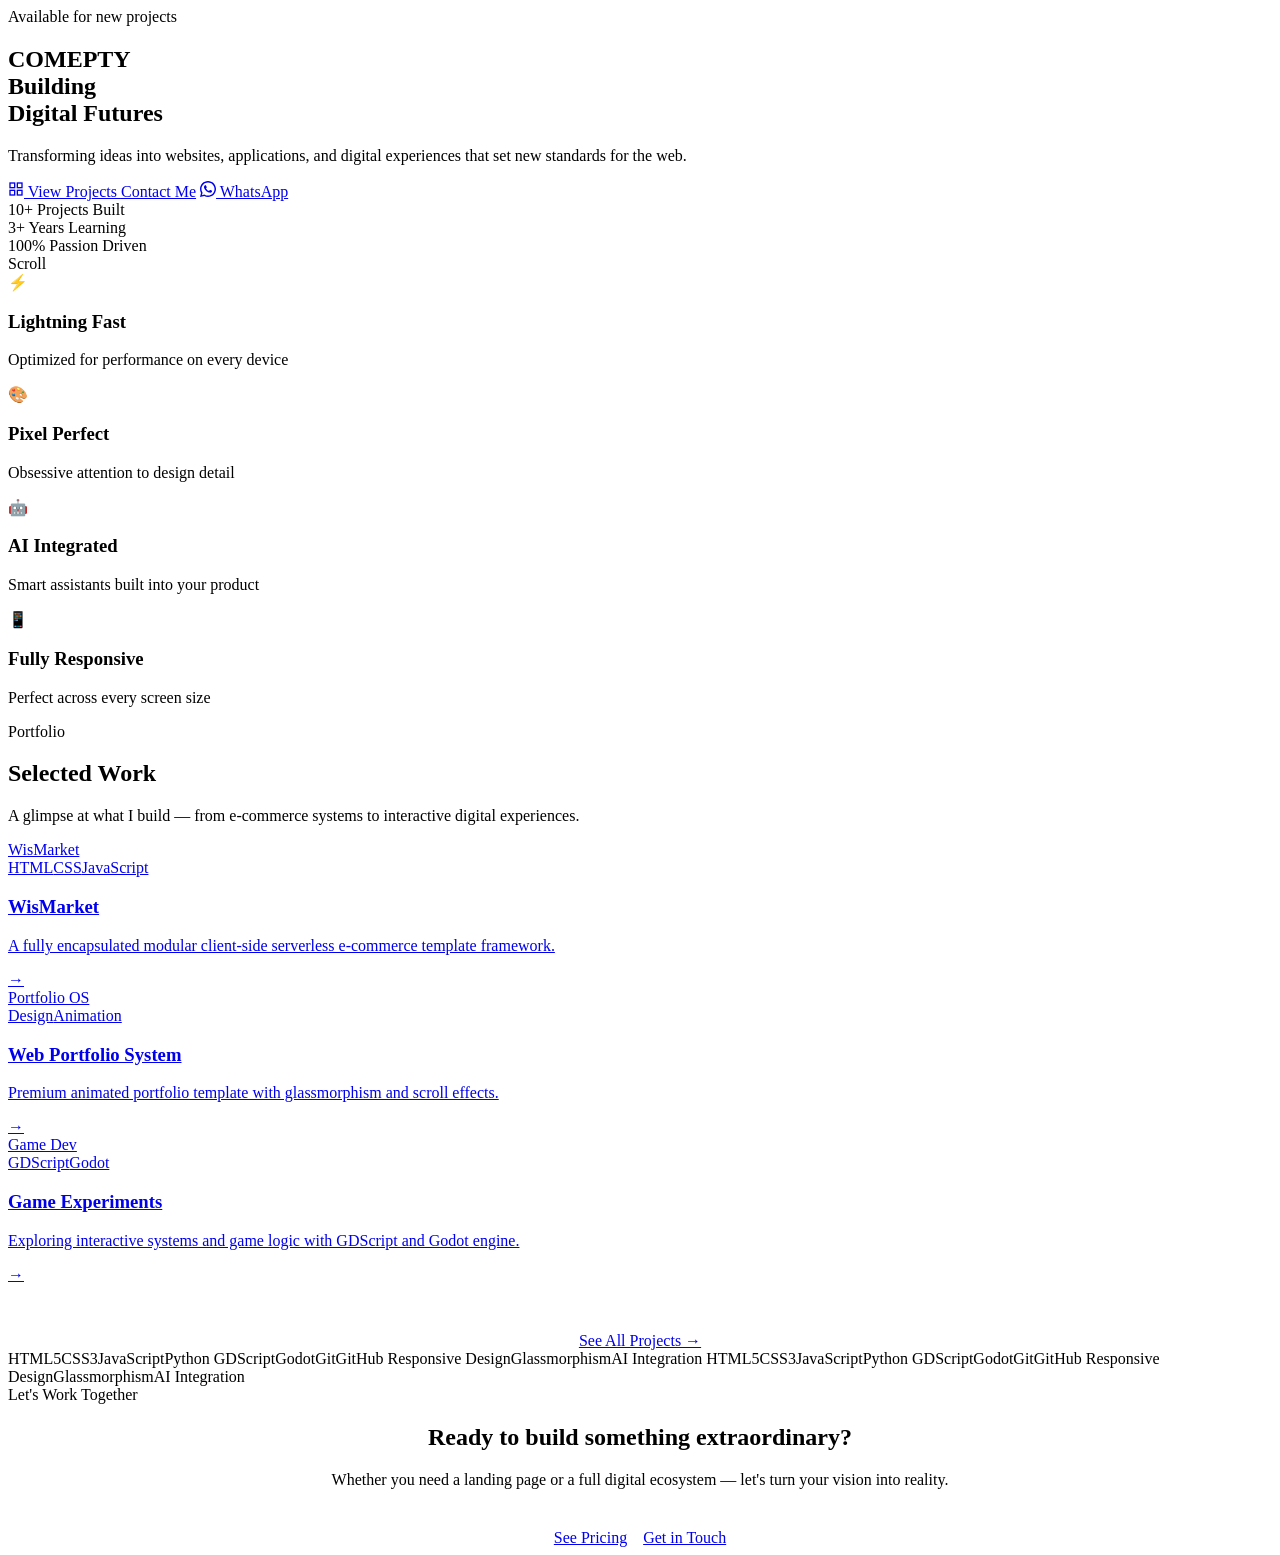
==== index.html @ f943f152 "Add files via upload" ====
<!DOCTYPE html>
<html lang="en">
<head>
  <meta charset="UTF-8" />
  <meta name="viewport" content="width=device-width, initial-scale=1.0" />
  <title>Comepty, Building Digital Futures</title>
  
  
  
<!-- ── SEO ── -->
<meta name="description" content="Comepty is a youth-led digital agency that builds premium websites and apps, crafted by a 16-year-old developer with a passion for clean design and futuristic experiences." />
<meta name="keywords" content="Comepty, web development, digital agency, premium websites, Nigeria, youth developer" />
<meta name="author" content="Comepty" />

<!-- ── Open Graph (Facebook, WhatsApp, Discord, LinkedIn) ── -->
<meta property="og:title" content="Comepty.org" />
<meta property="og:description" content="Comepty is a youth-led digital agency that builds premium websites and apps, crafted by a 16-year-old developer with a passion for clean design and futuristic experiences." />
<meta property="og:image" content="https://comepty-official.github.io/Comepty-Portfolio/image/icon.png" />
<meta property="og:url" content="https://comepty-official.github.io/Comepty-Portfolio/" />
<meta property="og:type" content="website" />
<meta property="og:site_name" content="Comepty" />
<meta property="og:locale" content="en_US" />

<!-- ── Twitter / X ── -->
<meta name="twitter:card" content="summary_large_image" />
<meta name="twitter:title" content="Comepty.org" />
<meta name="twitter:description" content="Comepty is a youth-led digital agency that builds premium websites and apps, crafted by a 16-year-old developer with a passion for clean design and futuristic experiences." />
<meta name="twitter:image" content="https://comepty-official.github.io/Comepty-Portfolio/image/icon.png" />
<meta name="twitter:site" content="@comepty" />
<meta name="twitter:creator" content="@comepty" />

<!-- ── Discord (uses Open Graph automatically) ── -->
<!-- Discord reads og:title, og:description, og:image — already covered above -->
<meta property="og:image:width" content="1200" />
<meta property="og:image:height" content="630" />

<!-- ── WhatsApp (uses Open Graph automatically) ── -->
<!-- WhatsApp reads og:title, og:description, og:image — already covered above -->

<!-- ── Telegram ── -->
<meta property="og:image:alt" content="Comepty — Building Digital Futures" />

<!-- ── LinkedIn ── -->
<meta property="article:author" content="Comepty" />



  
  
  
  <link rel="preconnect" href="https://fonts.googleapis.com" />
  <link rel="preconnect" href="https://fonts.gstatic.com" crossorigin />
  
 
<link rel="icon" type="image/png" href="image/icon.png">
  <link rel="stylesheet" href="css/global.css" />
  <link rel="stylesheet" href="css/index.css" />
</head>
<body>

<!-- Shell injected by shell.js -->

<main>

  <!-- ── Hero ──────────────────────────────────────────────── -->
  <section class="hero">
    <div class="hero-inner">
      <div class="hero-badge reveal">
        <span class="badge-dot"></span>
        Available for new projects
      </div>

      <h1 class="hero-title reveal reveal-delay-1">
        <span class="gradient-text">COMEPTY</span><br>
        <span>Building</span><br>
        <span class="outline-text">Digital Futures</span>
      </h1>

      <p class="hero-sub reveal reveal-delay-2">
        Transforming ideas into websites, applications, and digital experiences that set new standards for the web.
      </p>

      <div class="hero-btns reveal reveal-delay-3">
        <a href="projects.html" class="btn btn-primary btn-lg">
          <svg width="16" height="16" viewBox="0 0 24 24" fill="none" stroke="currentColor" stroke-width="2"><rect x="3" y="3" width="7" height="7"/><rect x="14" y="3" width="7" height="7"/><rect x="3" y="14" width="7" height="7"/><rect x="14" y="14" width="7" height="7"/></svg>
          View Projects
        </a>
        <a href="contact.html" class="btn btn-ghost btn-lg">Contact Me</a>
        <!-- WhatsApp — replace number below -->
        <a href="https://wa.link/iz5ilx" class="btn btn-wa btn-lg" target="_blank" rel="noopener">
          <svg width="16" height="16" viewBox="0 0 24 24" fill="currentColor"><path d="M17.472 14.382c-.297-.149-1.758-.867-2.03-.967-.273-.099-.471-.148-.67.15-.197.297-.767.966-.94 1.164-.173.199-.347.223-.644.075-.297-.15-1.255-.463-2.39-1.475-.883-.788-1.48-1.761-1.653-2.059-.173-.297-.018-.458.13-.606.134-.133.298-.347.446-.52.149-.174.198-.298.298-.497.099-.198.05-.371-.025-.52-.075-.149-.669-1.612-.916-2.207-.242-.579-.487-.5-.669-.51-.173-.008-.371-.01-.57-.01-.198 0-.52.074-.792.372-.272.297-1.04 1.016-1.04 2.479 0 1.462 1.065 2.875 1.213 3.074.149.198 2.096 3.2 5.077 4.487.709.306 1.262.489 1.694.625.712.227 1.36.195 1.871.118.571-.085 1.758-.719 2.006-1.413.248-.694.248-1.289.173-1.413-.074-.124-.272-.198-.57-.347z"/><path d="M11.999 0C5.373 0 0 5.373 0 12c0 2.115.553 4.103 1.522 5.827L.062 23.999l6.305-1.647A11.947 11.947 0 0012 24c6.627 0 12-5.373 12-12S18.627 0 12 0h-.001zm.001 21.818a9.818 9.818 0 01-5.006-1.37l-.36-.214-3.736.977.998-3.638-.235-.374A9.818 9.818 0 012.182 12C2.182 6.571 6.571 2.182 12 2.182S21.818 6.571 21.818 12 17.429 21.818 12 21.818z"/></svg>
          WhatsApp
        </a>
      </div>

      <div class="hero-stats reveal reveal-delay-4">
        <div class="stat">
          <span class="stat-num">10+</span>
          <span class="stat-lab">Projects Built</span>
        </div>
        <div class="stat-divider"></div>
        <div class="stat">
          <span class="stat-num">3+</span>
          <span class="stat-lab">Years Learning</span>
        </div>
        <div class="stat-divider"></div>
        <div class="stat">
          <span class="stat-num">100%</span>
          <span class="stat-lab">Passion Driven</span>
        </div>
      </div>
    </div>

    <!-- Floating orbs -->
    <div class="orb orb-1" aria-hidden="true"></div>
    <div class="orb orb-2" aria-hidden="true"></div>
    <div class="orb orb-3" aria-hidden="true"></div>

    <!-- Scroll indicator -->
    <div class="scroll-hint" aria-hidden="true">
      <div class="scroll-wheel"></div>
      <span>Scroll</span>
    </div>
  </section>

  <!-- ── Services Strip ─────────────────────────────────────── -->

  
  <section class="services-strip">
    <div class="strip-inner">
      <div class="strip-item reveal">
        <div class="strip-icon">⚡</div>
        <div>
          <h3>Lightning Fast</h3>
          <p>Optimized for performance on every device</p>
        </div>
      </div>
      <div class="strip-item reveal reveal-delay-1">
        <div class="strip-icon">🎨</div>
        <div>
          <h3>Pixel Perfect</h3>
          <p>Obsessive attention to design detail</p>
        </div>
      </div>
      <div class="strip-item reveal reveal-delay-2">
        <div class="strip-icon">🤖</div>
        <div>
          <h3>AI Integrated</h3>
          <p>Smart assistants built into your product</p>
        </div>
      </div>
      <div class="strip-item reveal reveal-delay-3">
        <div class="strip-icon">📱</div>
        <div>
          <h3>Fully Responsive</h3>
          <p>Perfect across every screen size</p>
        </div>
      </div>
    </div>
  </section>

  <!-- ── Featured Projects ──────────────────────────────────── -->
  <section class="section">
    <div class="section-label">Portfolio</div>
    <h2 class="section-title reveal">
      Selected <span class="gradient-text">Work</span>
    </h2>
    <p class="section-sub reveal reveal-delay-1">A glimpse at what I build — from e-commerce systems to interactive digital experiences.</p>

    <div class="featured-grid">
      <a href="projects.html" class="feat-card glass-card reveal reveal-delay-1">
        <div class="feat-img feat-img-1" aria-hidden="true">
          <div class="feat-img-overlay">WisMarket</div>
        </div>
        <div class="feat-body">
          <div class="feat-tags">
            <span class="tag">HTML</span><span class="tag">CSS</span><span class="tag">JavaScript</span>
          </div>
          <h3>WisMarket</h3>
          <p>A fully encapsulated modular client-side serverless e-commerce template framework.</p>
          <span class="feat-arrow">→</span>
        </div>
      </a>

      <a href="projects.html" class="feat-card glass-card reveal reveal-delay-2">
        <div class="feat-img feat-img-2" aria-hidden="true">
          <div class="feat-img-overlay">Portfolio OS</div>
        </div>
        <div class="feat-body">
          <div class="feat-tags">
            <span class="tag">Design</span><span class="tag">Animation</span>
          </div>
          <h3>Web Portfolio System</h3>
          <p>Premium animated portfolio template with glassmorphism and scroll effects.</p>
          <span class="feat-arrow">→</span>
        </div>
      </a>

      <a href="projects.html" class="feat-card glass-card reveal reveal-delay-3">
        <div class="feat-img feat-img-3" aria-hidden="true">
          <div class="feat-img-overlay">Game Dev</div>
        </div>
        <div class="feat-body">
          <div class="feat-tags">
            <span class="tag">GDScript</span><span class="tag">Godot</span>
          </div>
          <h3>Game Experiments</h3>
          <p>Exploring interactive systems and game logic with GDScript and Godot engine.</p>
          <span class="feat-arrow">→</span>
        </div>
      </a>
    </div>

    <div style="text-align:center;margin-top:48px" class="reveal">
      <a href="projects.html" class="btn btn-ghost btn-lg">See All Projects →</a>
    </div>
  </section>

  <!-- ── Marquee Tech Strip ─────────────────────────────────── -->
  <div class="marquee-wrap" aria-hidden="true">
    <div class="marquee-track">
      <span>HTML5</span><span>CSS3</span><span>JavaScript</span><span>Python</span>
      <span>GDScript</span><span>Godot</span><span>Git</span><span>GitHub</span>
      <span>Responsive Design</span><span>Glassmorphism</span><span>AI Integration</span>
      <!-- duplicate for seamless loop -->
      <span>HTML5</span><span>CSS3</span><span>JavaScript</span><span>Python</span>
      <span>GDScript</span><span>Godot</span><span>Git</span><span>GitHub</span>
      <span>Responsive Design</span><span>Glassmorphism</span><span>AI Integration</span>
    </div>
  </div>

  <!-- ── CTA Section ────────────────────────────────────────── -->
  <section class="section cta-section">
    <div class="cta-inner reveal">
      <div class="cta-glow" aria-hidden="true"></div>
      <div class="section-label" style="justify-content:center">Let's Work Together</div>
      <h2 class="section-title" style="text-align:center">
        Ready to build something <span class="gradient-text">extraordinary?</span>
      </h2>
      <p class="section-sub" style="text-align:center;margin:0 auto 40px">
        Whether you need a landing page or a full digital ecosystem — let's turn your vision into reality.
      </p>
      <div style="display:flex;gap:16px;justify-content:center;flex-wrap:wrap">
        <a href="pricing.html" class="btn btn-primary btn-lg">See Pricing</a>
        <a href="contact.html" class="btn btn-ghost btn-lg">Get in Touch</a>
      </div>
    </div>
  </section>

</main>

<script src="js/shell.js"></script>
<script src="js/global.js"></script>
<script src="js/index.js"></script>
</body>
</html>
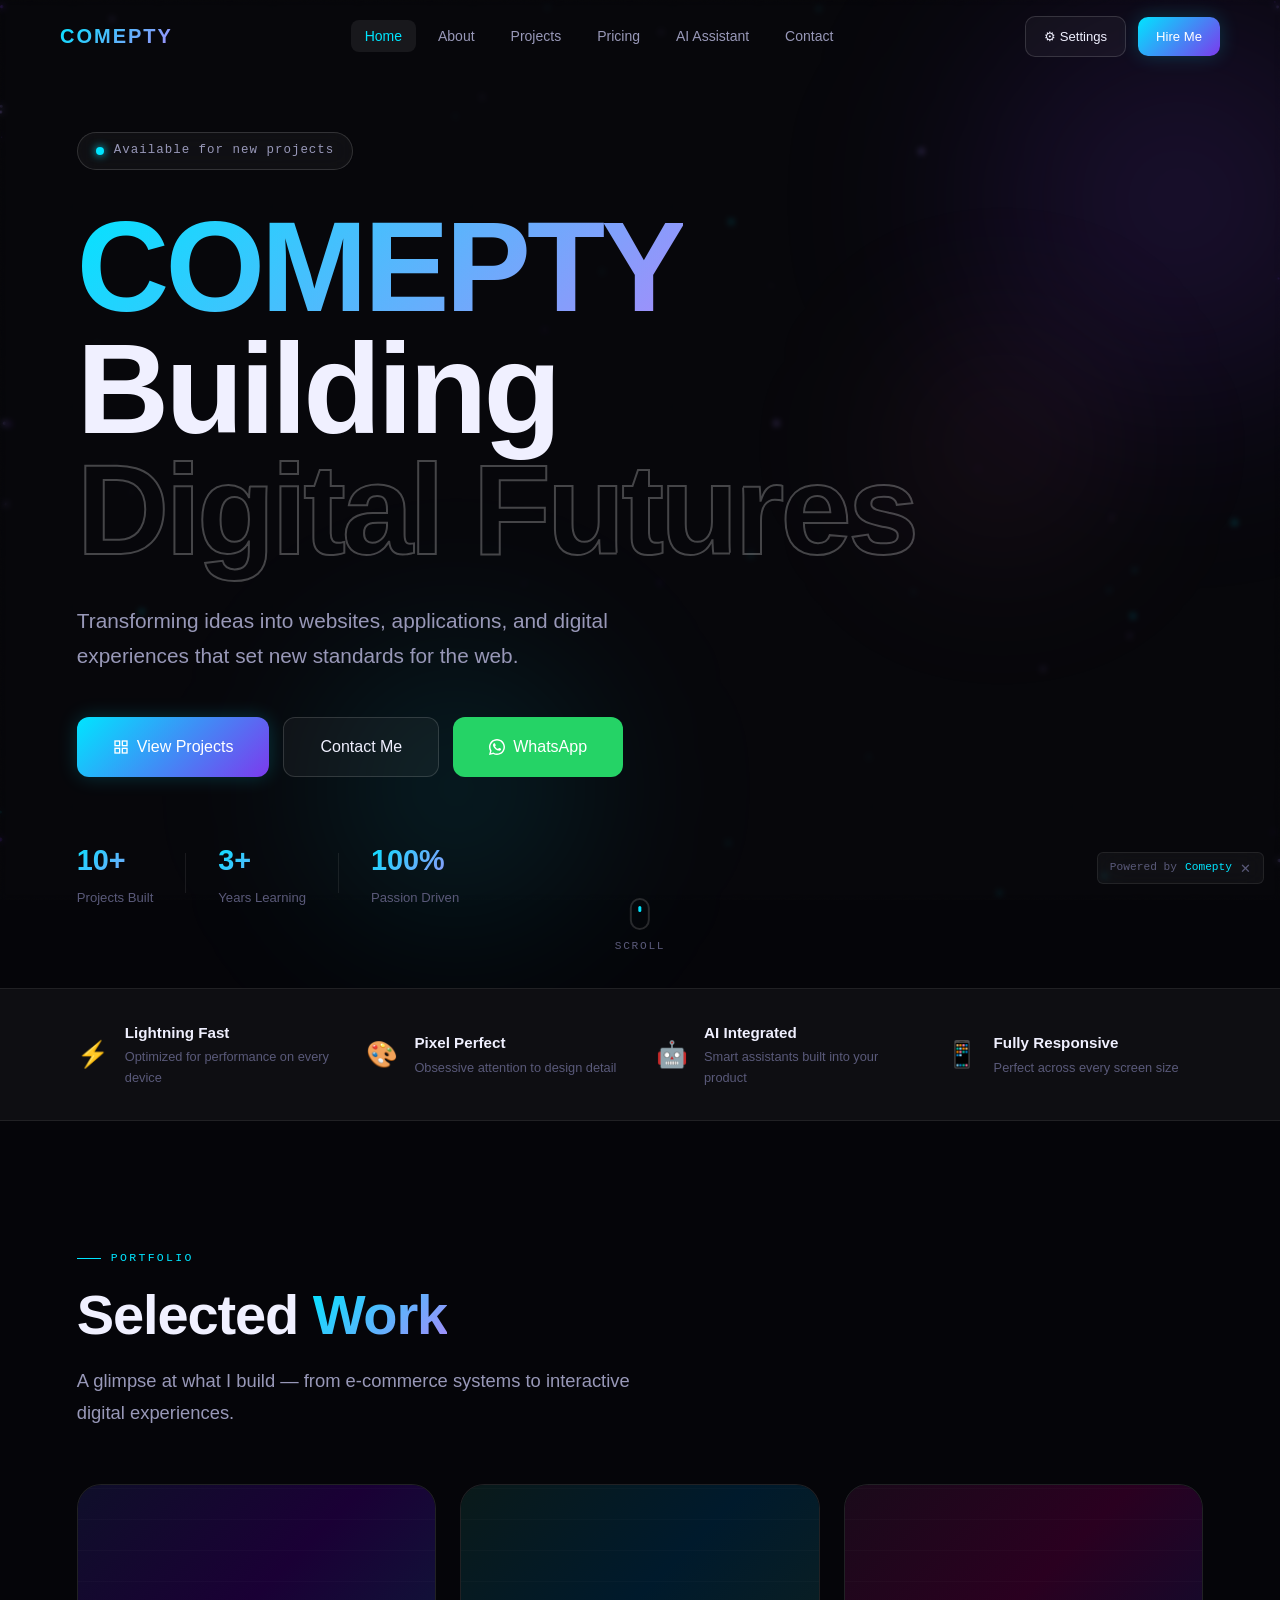
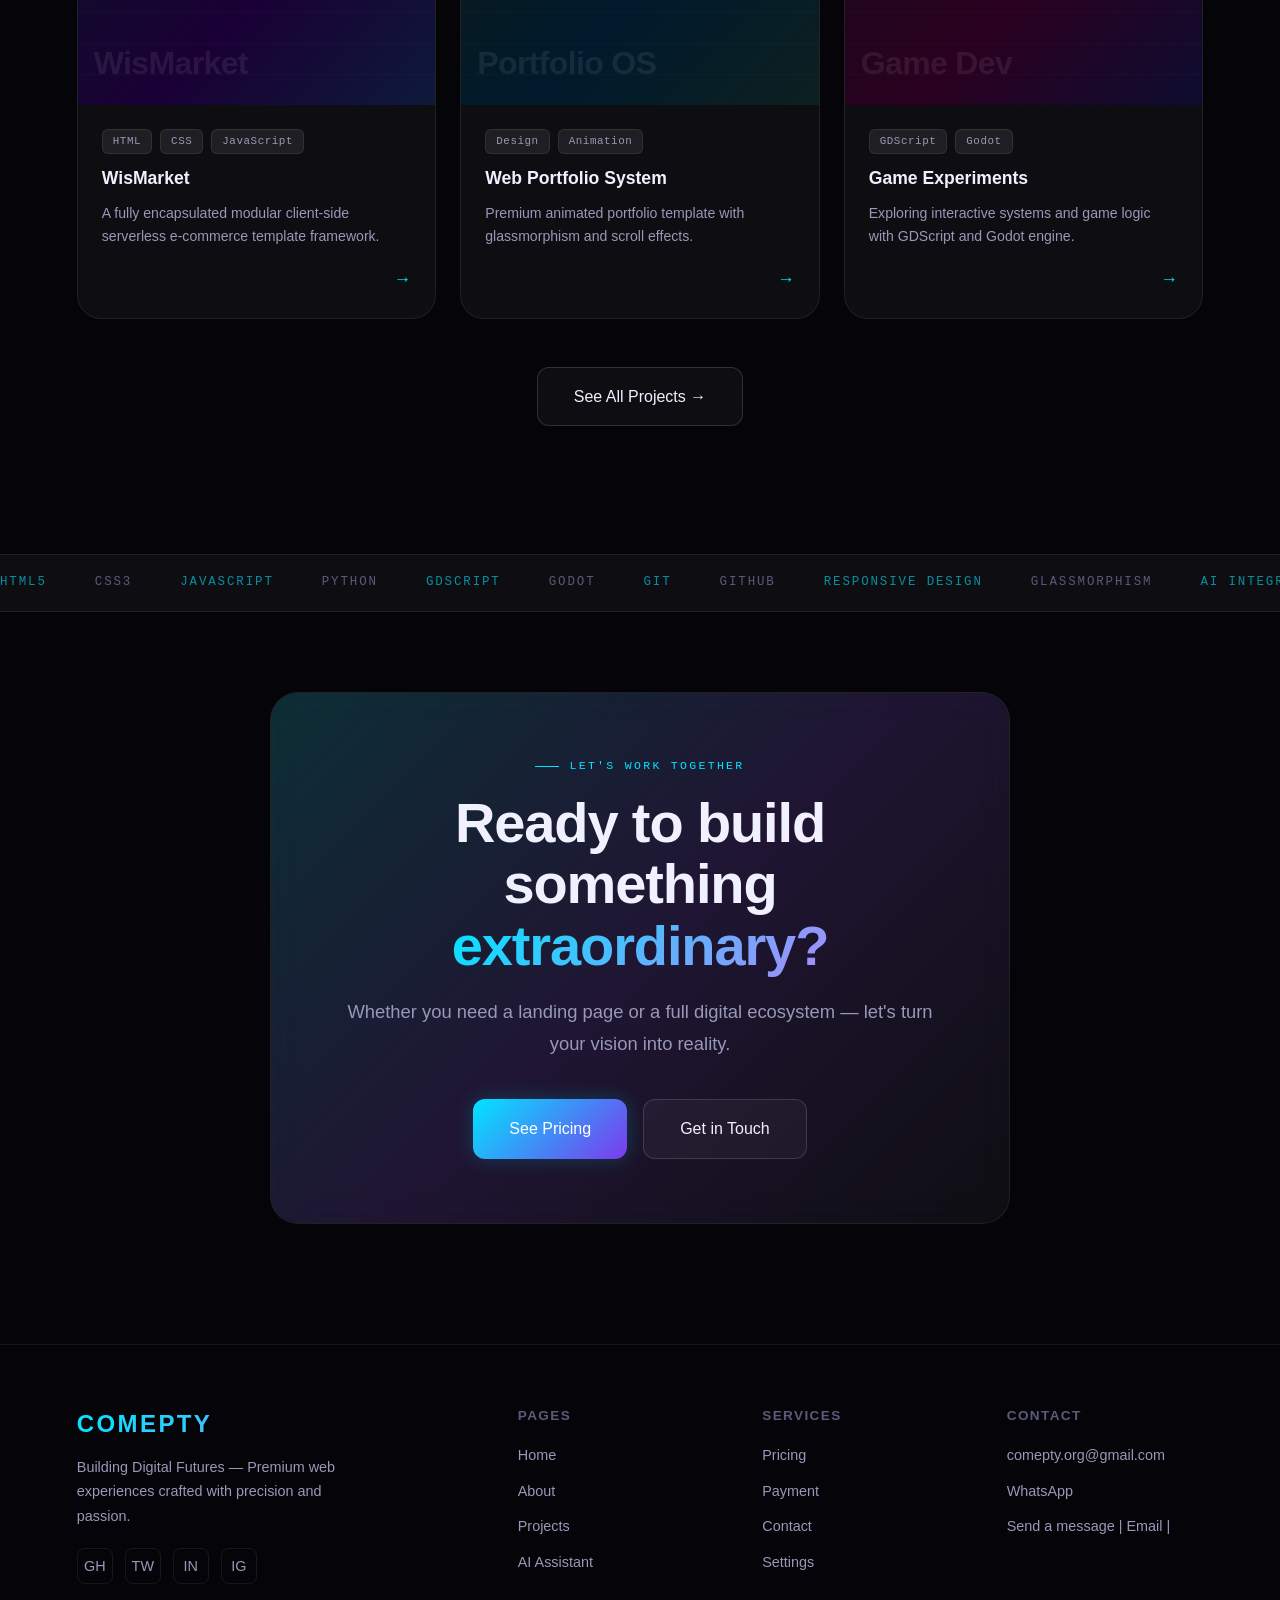
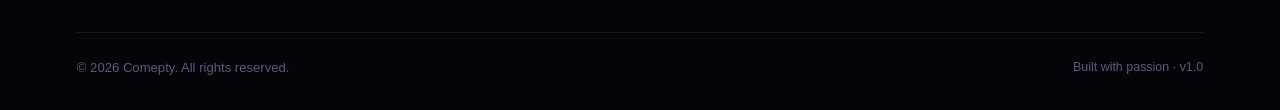
==== commit 8650feb7: "Add files via upload" ====
--- a/index.html
+++ b/index.html
@@ -12,37 +12,29 @@
 <meta name="keywords" content="Comepty, web development, digital agency, premium websites, Nigeria, youth developer" />
 <meta name="author" content="Comepty" />
 
-<!-- ── Open Graph (Facebook, WhatsApp, Discord, LinkedIn) ── -->
-<meta property="og:title" content="Comepty.org" />
-<meta property="og:description" content="Comepty is a youth-led digital agency that builds premium websites and apps, crafted by a 16-year-old developer with a passion for clean design and futuristic experiences." />
-<meta property="og:image" content="https://comepty-official.github.io/Comepty-Portfolio/image/icon.png" />
-<meta property="og:url" content="https://comepty-official.github.io/Comepty-Portfolio/" />
+<!-- ── Open Graph (WhatsApp, Discord, LinkedIn, Facebook) ── -->
 <meta property="og:type" content="website" />
 <meta property="og:site_name" content="Comepty" />
 <meta property="og:locale" content="en_US" />
+<meta property="og:url" content="https://comepty-official.github.io/Comepty-Portfolio/" />
+<meta property="og:title" content="Comepty.org" />
+<meta property="og:description" content="Comepty is a youth-led digital agency that builds premium websites and apps, crafted by a 16-year-old developer with a passion for clean design and futuristic experiences." />
+<meta property="og:image" content="https://comepty-official.github.io/Comepty-Portfolio/assets/images/og-icon.png" />
+<meta property="og:image:width" content="1200" />
+<meta property="og:image:height" content="630" />
+<meta property="og:image:type" content="image/png" />
+<meta property="og:image:alt" content="Comepty — Building Digital Futures" />
 
 <!-- ── Twitter / X ── -->
 <meta name="twitter:card" content="summary_large_image" />
+<meta name="twitter:site" content="@comepty" />
+<meta name="twitter:creator" content="@comepty" />
 <meta name="twitter:title" content="Comepty.org" />
 <meta name="twitter:description" content="Comepty is a youth-led digital agency that builds premium websites and apps, crafted by a 16-year-old developer with a passion for clean design and futuristic experiences." />
-<meta name="twitter:image" content="https://comepty-official.github.io/Comepty-Portfolio/image/icon.png" />
-<meta name="twitter:site" content="@comepty" />
-<meta name="twitter:creator" content="@comepty" />
-
-<!-- ── Discord (uses Open Graph automatically) ── -->
-<!-- Discord reads og:title, og:description, og:image — already covered above -->
-<meta property="og:image:width" content="1200" />
-<meta property="og:image:height" content="630" />
-
-<!-- ── WhatsApp (uses Open Graph automatically) ── -->
-<!-- WhatsApp reads og:title, og:description, og:image — already covered above -->
-
-<!-- ── Telegram ── -->
-<meta property="og:image:alt" content="Comepty — Building Digital Futures" />
+<meta name="twitter:image" content="https://comepty-official.github.io/Comepty-Portfolio/assets/images/og-icon.png" />
 
 <!-- ── LinkedIn ── -->
 <meta property="article:author" content="Comepty" />
-
 
 
   
--- a/css/global.css
+++ b/css/global.css
@@ -0,0 +1,540 @@
+/* ============================================================
+   COMEPTY — GLOBAL STYLESHEET
+   Shared across all pages
+   ============================================================ */
+
+
+/* ── Mobile Fix ── */
+html, body {
+  max-width: 100%;
+  overflow-x: hidden;
+}
+
+* {
+  box-sizing: border-box;
+  min-width: 0;
+}
+
+img, video, canvas, iframe {
+  max-width: 100%;
+  height: auto;
+  display: block;
+}
+
+
+@import url('https://fonts.googleapis.com/css2?family=Syne:wght@400;500;600;700;800&family=DM+Sans:ital,wght@0,300;0,400;0,500;1,300&family=JetBrains+Mono:wght@400;500&display=swap');
+
+/* ── CSS Variables ─────────────────────────────────────────── */
+:root {
+  /* Core palette */
+  --bg:           #050509;
+  --bg-2:         #0a0a12;
+  --bg-3:         #0f0f1a;
+  --surface:      rgba(255,255,255,0.04);
+  --surface-2:    rgba(255,255,255,0.07);
+  --border:       rgba(255,255,255,0.08);
+  --border-2:     rgba(255,255,255,0.14);
+
+  /* Neon accents */
+  --cyan:         #00e5ff;
+  --violet:       #7c3aed;
+  --violet-light: #a78bfa;
+  --pink:         #f472b6;
+  --green:        #22d3ee;
+
+  /* Text */
+  --text:         #f0f0ff;
+  --text-2:       #9898b8;
+  --text-3:       #5a5a7a;
+
+  /* Glow */
+  --glow-cyan:    0 0 30px rgba(0,229,255,0.25);
+  --glow-violet:  0 0 30px rgba(124,58,237,0.35);
+
+  /* Fonts */
+  --font-display: 'Syne', sans-serif;
+  --font-body:    'DM Sans', sans-serif;
+  --font-mono:    'JetBrains Mono', monospace;
+
+  /* Spacing */
+  --nav-h:        72px;
+  --radius:       16px;
+  --radius-lg:    24px;
+
+  /* Transitions */
+  --ease:         cubic-bezier(0.16, 1, 0.3, 1);
+  --dur:          0.5s;
+}
+
+/* Light mode overrides */
+body.light {
+  --bg:        #f4f4ff;
+  --bg-2:      #eaeaf8;
+  --bg-3:      #e0e0f5;
+  --surface:   rgba(0,0,0,0.04);
+  --surface-2: rgba(0,0,0,0.07);
+  --border:    rgba(0,0,0,0.09);
+  --border-2:  rgba(0,0,0,0.15);
+  --text:      #0a0a1a;
+  --text-2:    #3a3a5c;
+  --text-3:    #8888aa;
+}
+
+/* ── Reset ──────────────────────────────────────────────────── */
+*, *::before, *::after { box-sizing: border-box; margin: 0; padding: 0; }
+html { scroll-behavior: smooth; }
+
+body {
+  font-family: var(--font-body);
+  background: var(--bg);
+  color: var(--text);
+  line-height: 1.6;
+  min-height: 100vh;
+  overflow-x: hidden;
+  transition: background 0.4s, color 0.4s;
+}
+
+/* ── Background Video ───────────────────────────────────────── */
+#bg-video-wrap {
+  position: fixed;
+  inset: 0;
+  z-index: -2;
+  overflow: hidden;
+}
+#bg-video-wrap video {
+  width: 100%; height: 100%;
+  object-fit: cover;
+  opacity: 0.18;
+  filter: saturate(0.5) blur(2px);
+}
+#bg-overlay {
+  position: fixed;
+  inset: 0;
+  z-index: -1;
+  background:
+    radial-gradient(ellipse 80% 60% at 20% 10%, rgba(124,58,237,0.18) 0%, transparent 70%),
+    radial-gradient(ellipse 60% 50% at 80% 80%, rgba(0,229,255,0.12) 0%, transparent 70%),
+    linear-gradient(160deg, var(--bg) 0%, var(--bg-2) 100%);
+}
+
+/* ── Noise grain overlay ────────────────────────────────────── */
+body::before {
+  content: '';
+  position: fixed;
+  inset: 0;
+  z-index: -1;
+  opacity: 0.03;
+  pointer-events: none;
+  background-image: url("data:image/svg+xml,%3Csvg viewBox='0 0 256 256' xmlns='http://www.w3.org/2000/svg'%3E%3Cfilter id='n'%3E%3CfeTurbulence type='fractalNoise' baseFrequency='0.9' numOctaves='4' stitchTiles='stitch'/%3E%3C/filter%3E%3Crect width='100%25' height='100%25' filter='url(%23n)'/%3E%3C/svg%3E");
+  background-repeat: repeat;
+  background-size: 200px;
+}
+
+/* ── Loading Screen ─────────────────────────────────────────── */
+#loader {
+  position: fixed;
+  inset: 0;
+  z-index: 9999;
+  background: var(--bg);
+  display: flex;
+  flex-direction: column;
+  align-items: center;
+  justify-content: center;
+  gap: 24px;
+  transition: opacity 0.6s var(--ease), visibility 0.6s;
+}
+#loader.hidden { opacity: 0; visibility: hidden; }
+.loader-logo {
+  font-family: var(--font-display);
+  font-size: 2rem;
+  font-weight: 800;
+  letter-spacing: 0.15em;
+  background: linear-gradient(135deg, var(--cyan), var(--violet-light));
+  -webkit-background-clip: text;
+  -webkit-text-fill-color: transparent;
+  background-clip: text;
+}
+.loader-bar {
+  width: 200px;
+  height: 2px;
+  background: var(--border);
+  border-radius: 99px;
+  overflow: hidden;
+}
+.loader-fill {
+  height: 100%;
+  width: 0%;
+  background: linear-gradient(90deg, var(--cyan), var(--violet-light));
+  border-radius: 99px;
+  animation: load 1.4s var(--ease) forwards;
+}
+@keyframes load { to { width: 100%; } }
+
+/* ── Navigation ─────────────────────────────────────────────── */
+#navbar {
+  position: fixed;
+  top: 0; left: 0; right: 0;
+  z-index: 100;
+  height: var(--nav-h);
+  display: flex;
+  align-items: center;
+  padding: 0 clamp(20px, 5vw, 60px);
+  transition: background 0.4s, border-color 0.4s, backdrop-filter 0.4s;
+}
+#navbar.scrolled {
+  background: rgba(5,5,9,0.75);
+  backdrop-filter: blur(20px);
+  border-bottom: 1px solid var(--border);
+}
+body.light #navbar.scrolled { background: rgba(244,244,255,0.8); }
+
+.nav-logo {
+  font-family: var(--font-display);
+  font-weight: 800;
+  font-size: 1.25rem;
+  letter-spacing: 0.1em;
+  background: linear-gradient(135deg, var(--cyan), var(--violet-light));
+  -webkit-background-clip: text;
+  -webkit-text-fill-color: transparent;
+  background-clip: text;
+  text-decoration: none;
+  flex-shrink: 0;
+}
+.nav-links {
+  display: flex;
+  align-items: center;
+  gap: 8px;
+  margin: 0 auto;
+  list-style: none;
+}
+.nav-links a {
+  font-family: var(--font-body);
+  font-size: 0.875rem;
+  font-weight: 500;
+  color: var(--text-2);
+  text-decoration: none;
+  padding: 8px 14px;
+  border-radius: 8px;
+  transition: color 0.2s, background 0.2s;
+}
+.nav-links a:hover,
+.nav-links a.active {
+  color: var(--text);
+  background: var(--surface-2);
+}
+.nav-links a.active { color: var(--cyan); }
+
+.nav-cta {
+  display: flex;
+  align-items: center;
+  gap: 12px;
+  flex-shrink: 0;
+}
+
+/* Hamburger */
+.nav-toggle {
+  display: none;
+  flex-direction: column;
+  gap: 5px;
+  background: none;
+  border: none;
+  cursor: pointer;
+  padding: 8px;
+  z-index: 101;
+}
+.nav-toggle span {
+  display: block;
+  width: 24px;
+  height: 2px;
+  background: var(--text);
+  border-radius: 2px;
+  transition: transform 0.35s var(--ease), opacity 0.35s;
+}
+.nav-toggle.open span:nth-child(1) { transform: translateY(7px) rotate(45deg); }
+.nav-toggle.open span:nth-child(2) { opacity: 0; }
+.nav-toggle.open span:nth-child(3) { transform: translateY(-7px) rotate(-45deg); }
+
+/* Mobile drawer */
+.nav-drawer {
+  position: fixed;
+  top: 0; right: -100%;
+  width: min(320px, 85vw);
+  height: 100vh;
+  background: rgba(10,10,18,0.96);
+  backdrop-filter: blur(30px);
+  border-left: 1px solid var(--border);
+  z-index: 100;
+  transition: right 0.45s var(--ease);
+  padding: calc(var(--nav-h) + 32px) 32px 32px;
+  display: flex;
+  flex-direction: column;
+  gap: 8px;
+}
+body.light .nav-drawer { background: rgba(240,240,250,0.96); }
+.nav-drawer.open { right: 0; }
+.nav-drawer a {
+  font-family: var(--font-display);
+  font-size: 1.1rem;
+  font-weight: 600;
+  color: var(--text-2);
+  text-decoration: none;
+  padding: 14px 0;
+  border-bottom: 1px solid var(--border);
+  transition: color 0.2s;
+}
+.nav-drawer a:hover { color: var(--cyan); }
+.nav-backdrop {
+  position: fixed;
+  inset: 0;
+  background: rgba(0,0,0,0.5);
+  z-index: 99;
+  opacity: 0;
+  visibility: hidden;
+  transition: opacity 0.3s, visibility 0.3s;
+}
+.nav-backdrop.open { opacity: 1; visibility: visible; }
+
+/* ── Buttons ────────────────────────────────────────────────── */
+.btn {
+  display: inline-flex;
+  align-items: center;
+  gap: 8px;
+  padding: 12px 24px;
+  border-radius: 10px;
+  font-family: var(--font-body);
+  font-size: 0.9rem;
+  font-weight: 500;
+  cursor: pointer;
+  text-decoration: none;
+  border: none;
+  transition: all 0.25s var(--ease);
+  white-space: nowrap;
+}
+.btn-primary {
+  background: linear-gradient(135deg, var(--cyan), var(--violet));
+  color: #fff;
+  box-shadow: 0 0 20px rgba(0,229,255,0.2);
+}
+.btn-primary:hover {
+  transform: translateY(-2px);
+  box-shadow: 0 0 35px rgba(0,229,255,0.4);
+}
+.btn-ghost {
+  background: var(--surface);
+  color: var(--text);
+  border: 1px solid var(--border-2);
+}
+.btn-ghost:hover {
+  background: var(--surface-2);
+  border-color: var(--cyan);
+  color: var(--cyan);
+  transform: translateY(-2px);
+}
+.btn-wa {
+  background: #25d366;
+  color: #fff;
+}
+.btn-wa:hover { transform: translateY(-2px); filter: brightness(1.1); }
+.btn-sm { padding: 9px 18px; font-size: 0.82rem; }
+.btn-lg { padding: 16px 36px; font-size: 1rem; border-radius: 12px; }
+
+/* ── Section layout ─────────────────────────────────────────── */
+.section {
+  padding: clamp(80px, 10vw, 130px) clamp(20px, 6vw, 80px);
+  max-width: 1280px;
+  margin: 0 auto;
+}
+.section-full { max-width: 100%; padding-left: 0; padding-right: 0; }
+
+.section-label {
+  font-family: var(--font-mono);
+  font-size: 0.72rem;
+  letter-spacing: 0.2em;
+  text-transform: uppercase;
+  color: var(--cyan);
+  margin-bottom: 16px;
+  display: flex;
+  align-items: center;
+  gap: 10px;
+}
+.section-label::before {
+  content: '';
+  display: block;
+  width: 24px;
+  height: 1px;
+  background: var(--cyan);
+}
+.section-title {
+  font-family: var(--font-display);
+  font-size: clamp(2rem, 5vw, 3.5rem);
+  font-weight: 800;
+  line-height: 1.1;
+  letter-spacing: -0.02em;
+  margin-bottom: 20px;
+}
+.section-sub {
+  font-size: clamp(1rem, 2vw, 1.15rem);
+  color: var(--text-2);
+  max-width: 600px;
+  line-height: 1.7;
+}
+.gradient-text {
+  background: linear-gradient(135deg, var(--cyan) 0%, var(--violet-light) 100%);
+  -webkit-background-clip: text;
+  -webkit-text-fill-color: transparent;
+  background-clip: text;
+}
+
+/* ── Cards ──────────────────────────────────────────────────── */
+.glass-card {
+  background: var(--surface);
+  border: 1px solid var(--border);
+  border-radius: var(--radius-lg);
+  backdrop-filter: blur(16px);
+  transition: border-color 0.3s, transform 0.3s, box-shadow 0.3s;
+}
+.glass-card:hover {
+  border-color: var(--border-2);
+  transform: translateY(-4px);
+  box-shadow: var(--glow-violet);
+}
+
+/* ── Particles canvas ───────────────────────────────────────── */
+#particles-canvas {
+  position: fixed;
+  inset: 0;
+  z-index: -1;
+  pointer-events: none;
+}
+
+/* ── Footer ─────────────────────────────────────────────────── */
+footer {
+  border-top: 1px solid var(--border);
+  padding: 60px clamp(20px, 6vw, 80px) 32px;
+}
+.footer-inner {
+  max-width: 1280px;
+  margin: 0 auto;
+  display: grid;
+  grid-template-columns: 2fr repeat(3, 1fr);
+  gap: 48px;
+}
+.footer-brand .logo {
+  font-family: var(--font-display);
+  font-weight: 800;
+  font-size: 1.5rem;
+  letter-spacing: 0.1em;
+  background: linear-gradient(135deg, var(--cyan), var(--violet-light));
+  -webkit-background-clip: text;
+  -webkit-text-fill-color: transparent;
+  background-clip: text;
+  margin-bottom: 12px;
+}
+.footer-brand p {
+  font-size: 0.9rem;
+  color: var(--text-2);
+  line-height: 1.7;
+  max-width: 280px;
+}
+.footer-col h4 {
+  font-family: var(--font-display);
+  font-size: 0.85rem;
+  font-weight: 700;
+  letter-spacing: 0.1em;
+  text-transform: uppercase;
+  color: var(--text-3);
+  margin-bottom: 16px;
+}
+.footer-col ul { list-style: none; display: flex; flex-direction: column; gap: 10px; }
+.footer-col ul a {
+  font-size: 0.9rem;
+  color: var(--text-2);
+  text-decoration: none;
+  transition: color 0.2s;
+}
+.footer-col ul a:hover { color: var(--cyan); }
+.footer-bottom {
+  max-width: 1280px;
+  margin: 48px auto 0;
+  padding-top: 24px;
+  border-top: 1px solid var(--border);
+  display: flex;
+  align-items: center;
+  justify-content: space-between;
+  gap: 16px;
+  flex-wrap: wrap;
+}
+.footer-bottom p {
+  font-size: 0.82rem;
+  color: var(--text-3);
+}
+.social-links { display: flex; gap: 12px; }
+.social-links a {
+  width: 36px; height: 36px;
+  border-radius: 8px;
+  border: 1px solid var(--border);
+  display: flex; align-items: center; justify-content: center;
+  color: var(--text-2);
+  font-size: 0.9rem;
+  text-decoration: none;
+  transition: border-color 0.2s, color 0.2s, background 0.2s;
+}
+.social-links a:hover {
+  border-color: var(--cyan);
+  color: var(--cyan);
+  background: rgba(0,229,255,0.08);
+}
+
+/* ── Watermark ──────────────────────────────────────────────── */
+#watermark {
+  position: fixed;
+  bottom: 16px;
+  right: 16px;
+  z-index: 9000;
+  font-family: var(--font-mono);
+  font-size: 0.7rem;
+  color: var(--text-3);
+  background: var(--surface);
+  border: 1px solid var(--border);
+  padding: 6px 12px;
+  border-radius: 6px;
+  backdrop-filter: blur(12px);
+  display: flex;
+  align-items: center;
+  gap: 8px;
+  transition: opacity 0.3s;
+}
+#watermark a { color: var(--cyan); text-decoration: none; }
+#watermark.hidden { opacity: 0; pointer-events: none; }
+
+/* ── Scroll reveal ──────────────────────────────────────────── */
+.reveal {
+  opacity: 0;
+  transform: translateY(28px);
+  transition: opacity 0.7s var(--ease), transform 0.7s var(--ease);
+}
+.reveal.visible {
+  opacity: 1;
+  transform: none;
+}
+.reveal-delay-1 { transition-delay: 0.1s; }
+.reveal-delay-2 { transition-delay: 0.2s; }
+.reveal-delay-3 { transition-delay: 0.3s; }
+.reveal-delay-4 { transition-delay: 0.4s; }
+
+/* Reduced motion */
+@media (prefers-reduced-motion: reduce), body.no-anim * {
+  animation-duration: 0.01ms !important;
+  animation-iteration-count: 1 !important;
+  transition-duration: 0.01ms !important;
+}
+
+/* ── Responsive nav ─────────────────────────────────────────── */
+@media (max-width: 768px) {
+  .nav-links, .nav-cta { display: none; }
+  .nav-toggle { display: flex; margin-left: auto; }
+  .footer-inner { grid-template-columns: 1fr 1fr; }
+}
+@media (max-width: 480px) {
+  .footer-inner { grid-template-columns: 1fr; }
+}
--- a/css/index.css
+++ b/css/index.css
@@ -0,0 +1,351 @@
+/* ============================================================
+   COMEPTY — INDEX / HOME PAGE CSS
+   ============================================================ */
+
+/* ── Hero ───────────────────────────────────────────────────── */
+
+/* ── Mobile Fix ── */
+html, body {
+  max-width: 100%;
+  overflow-x: hidden;
+}
+
+* {
+  box-sizing: border-box;
+  min-width: 0;
+}
+
+img, video, canvas, iframe {
+  max-width: 100%;
+  height: auto;
+  display: block;
+}
+
+
+
+.hero {
+  position: relative;
+  min-height: 100vh;
+  display: flex;
+  align-items: center;
+  padding: calc(var(--nav-h) + 60px) clamp(20px, 6vw, 80px) 80px;
+  overflow: hidden;
+}
+.hero-inner {
+  max-width: 900px;
+  position: relative;
+  z-index: 2;
+}
+
+.hero-badge {
+  display: inline-flex;
+  align-items: center;
+  gap: 10px;
+  font-family: var(--font-mono);
+  font-size: 0.78rem;
+  letter-spacing: 0.08em;
+  color: var(--text-2);
+  background: var(--surface);
+  border: 1px solid var(--border-2);
+  border-radius: 99px;
+  padding: 8px 18px;
+  margin-bottom: 36px;
+  backdrop-filter: blur(12px);
+}
+.badge-dot {
+  width: 8px; height: 8px;
+  background: var(--cyan);
+  border-radius: 50%;
+  box-shadow: 0 0 8px var(--cyan);
+  animation: pulse 2s ease-in-out infinite;
+}
+@keyframes pulse {
+  0%,100% { opacity: 1; transform: scale(1); }
+  50%      { opacity: 0.6; transform: scale(0.85); }
+}
+
+.hero-title {
+  font-family: var(--font-display);
+  font-size: clamp(3.5rem, 10vw, 8rem);
+  font-weight: 800;
+  line-height: 0.95;
+  letter-spacing: -0.03em;
+  margin-bottom: 32px;
+}
+.outline-text {
+  -webkit-text-stroke: 2px rgba(255,255,255,0.25);
+  color: transparent;
+}
+
+.hero-sub {
+  font-size: clamp(1.05rem, 2.5vw, 1.3rem);
+  color: var(--text-2);
+  line-height: 1.7;
+  max-width: 560px;
+  margin-bottom: 44px;
+}
+
+.hero-btns {
+  display: flex;
+  gap: 14px;
+  flex-wrap: wrap;
+  margin-bottom: 60px;
+}
+
+.hero-stats {
+  display: flex;
+  align-items: center;
+  gap: 32px;
+  flex-wrap: wrap;
+}
+.stat { display: flex; flex-direction: column; gap: 4px; }
+.stat-num {
+  font-family: var(--font-display);
+  font-size: 1.8rem;
+  font-weight: 800;
+  background: linear-gradient(135deg, var(--cyan), var(--violet-light));
+  -webkit-background-clip: text;
+  -webkit-text-fill-color: transparent;
+  background-clip: text;
+}
+.stat-lab { font-size: 0.82rem; color: var(--text-3); }
+.stat-divider {
+  width: 1px;
+  height: 40px;
+  background: var(--border);
+}
+
+/* Orbs */
+.orb {
+  position: absolute;
+  border-radius: 50%;
+  filter: blur(80px);
+  pointer-events: none;
+  z-index: 0;
+}
+.orb-1 {
+  width: 600px; height: 600px;
+  background: radial-gradient(circle, rgba(124,58,237,0.2), transparent 70%);
+  top: -100px; right: -200px;
+  animation: orbFloat 8s ease-in-out infinite;
+}
+.orb-2 {
+  width: 400px; height: 400px;
+  background: radial-gradient(circle, rgba(0,229,255,0.15), transparent 70%);
+  bottom: 0; left: 20%;
+  animation: orbFloat 10s ease-in-out infinite reverse;
+}
+.orb-3 {
+  width: 300px; height: 300px;
+  background: radial-gradient(circle, rgba(244,114,182,0.12), transparent 70%);
+  top: 30%; right: 10%;
+  animation: orbFloat 12s ease-in-out infinite;
+}
+@keyframes orbFloat {
+  0%,100% { transform: translateY(0) scale(1); }
+  50%      { transform: translateY(-30px) scale(1.05); }
+}
+
+/* Scroll hint */
+.scroll-hint {
+  position: absolute;
+  bottom: 32px;
+  left: 50%;
+  transform: translateX(-50%);
+  display: flex;
+  flex-direction: column;
+  align-items: center;
+  gap: 8px;
+  font-family: var(--font-mono);
+  font-size: 0.7rem;
+  letter-spacing: 0.15em;
+  color: var(--text-3);
+  text-transform: uppercase;
+}
+.scroll-wheel {
+  width: 20px; height: 32px;
+  border: 2px solid var(--border-2);
+  border-radius: 12px;
+  position: relative;
+}
+.scroll-wheel::after {
+  content: '';
+  position: absolute;
+  top: 6px; left: 50%;
+  transform: translateX(-50%);
+  width: 3px; height: 6px;
+  background: var(--cyan);
+  border-radius: 2px;
+  animation: scrollDot 2s ease-in-out infinite;
+}
+@keyframes scrollDot {
+  0%   { opacity: 1; transform: translateX(-50%) translateY(0); }
+  80%  { opacity: 0; transform: translateX(-50%) translateY(10px); }
+  100% { opacity: 0; transform: translateX(-50%) translateY(0); }
+}
+
+/* ── Services Strip ─────────────────────────────────────────── */
+.services-strip {
+  border-top: 1px solid var(--border);
+  border-bottom: 1px solid var(--border);
+  background: var(--surface);
+  padding: 32px clamp(20px, 6vw, 80px);
+}
+.strip-inner {
+  max-width: 1280px;
+  margin: 0 auto;
+  display: grid;
+  grid-template-columns: repeat(4, 1fr);
+  gap: 32px;
+}
+.strip-item {
+  display: flex;
+  align-items: center;
+  gap: 16px;
+}
+.strip-icon {
+  font-size: 1.6rem;
+  flex-shrink: 0;
+}
+.strip-item h3 {
+  font-family: var(--font-display);
+  font-size: 0.95rem;
+  font-weight: 700;
+  margin-bottom: 2px;
+}
+.strip-item p { font-size: 0.8rem; color: var(--text-3); }
+
+/* ── Featured Grid ──────────────────────────────────────────── */
+.featured-grid {
+  display: grid;
+  grid-template-columns: repeat(3, 1fr);
+  gap: 24px;
+  margin-top: 56px;
+}
+.feat-card {
+  text-decoration: none;
+  color: inherit;
+  overflow: hidden;
+  display: flex;
+  flex-direction: column;
+}
+.feat-img {
+  height: 220px;
+  position: relative;
+  overflow: hidden;
+}
+.feat-img-1 { background: linear-gradient(135deg, #0f0f2a, #1a0035, #0d1a3a); }
+.feat-img-2 { background: linear-gradient(135deg, #0a1a1a, #001a2c, #0d2020); }
+.feat-img-3 { background: linear-gradient(135deg, #1a0a1a, #2a0020, #0d0d30); }
+.feat-img::before {
+  content: '';
+  position: absolute;
+  inset: 0;
+  background: repeating-linear-gradient(
+    0deg,
+    transparent, transparent 30px,
+    rgba(255,255,255,0.02) 30px, rgba(255,255,255,0.02) 31px
+  );
+}
+.feat-img-overlay {
+  position: absolute;
+  bottom: 0; left: 0; right: 0;
+  font-family: var(--font-display);
+  font-size: 2rem;
+  font-weight: 800;
+  letter-spacing: -0.02em;
+  color: rgba(255,255,255,0.08);
+  padding: 16px;
+  user-select: none;
+}
+.feat-body { padding: 24px; flex: 1; display: flex; flex-direction: column; gap: 10px; }
+.feat-tags { display: flex; gap: 8px; flex-wrap: wrap; }
+.tag {
+  font-family: var(--font-mono);
+  font-size: 0.68rem;
+  letter-spacing: 0.05em;
+  background: var(--surface-2);
+  border: 1px solid var(--border);
+  color: var(--text-2);
+  padding: 3px 10px;
+  border-radius: 6px;
+}
+.feat-body h3 {
+  font-family: var(--font-display);
+  font-size: 1.1rem;
+  font-weight: 700;
+}
+.feat-body p { font-size: 0.88rem; color: var(--text-2); line-height: 1.6; flex: 1; }
+.feat-arrow {
+  font-size: 1.1rem;
+  color: var(--cyan);
+  transition: transform 0.25s;
+  align-self: flex-end;
+  margin-top: 8px;
+}
+.feat-card:hover .feat-arrow { transform: translateX(6px); }
+.feat-card:hover { border-color: rgba(0,229,255,0.3); }
+
+/* ── Marquee ────────────────────────────────────────────────── */
+.marquee-wrap {
+  overflow: hidden;
+  border-top: 1px solid var(--border);
+  border-bottom: 1px solid var(--border);
+  padding: 18px 0;
+  background: var(--surface);
+}
+.marquee-track {
+  display: flex;
+  gap: 48px;
+  width: max-content;
+  animation: marqueeScroll 30s linear infinite;
+}
+@keyframes marqueeScroll {
+  from { transform: translateX(0); }
+  to   { transform: translateX(-50%); }
+}
+.marquee-track span {
+  font-family: var(--font-mono);
+  font-size: 0.78rem;
+  letter-spacing: 0.15em;
+  text-transform: uppercase;
+  color: var(--text-3);
+  white-space: nowrap;
+}
+.marquee-track span:nth-child(odd) { color: var(--cyan); opacity: 0.6; }
+
+/* ── CTA section ────────────────────────────────────────────── */
+.cta-section { padding-top: 80px; padding-bottom: 120px; }
+.cta-inner {
+  position: relative;
+  max-width: 740px;
+  margin: 0 auto;
+  text-align: center;
+  background: var(--surface);
+  border: 1px solid var(--border);
+  border-radius: 28px;
+  padding: 64px 48px;
+  backdrop-filter: blur(20px);
+  overflow: hidden;
+}
+.cta-glow {
+  position: absolute;
+  inset: -2px;
+  border-radius: 28px;
+  background: linear-gradient(135deg, rgba(0,229,255,0.15), rgba(124,58,237,0.15), transparent);
+  z-index: -1;
+  pointer-events: none;
+}
+
+/* ── Responsive ─────────────────────────────────────────────── */
+@media (max-width: 900px) {
+  .strip-inner { grid-template-columns: repeat(2, 1fr); }
+  .featured-grid { grid-template-columns: 1fr 1fr; }
+}
+@media (max-width: 600px) {
+  .strip-inner { grid-template-columns: 1fr; }
+  .featured-grid { grid-template-columns: 1fr; }
+  .hero-stats { gap: 20px; }
+  .stat-divider { display: none; }
+  .cta-inner { padding: 40px 24px; }
+}
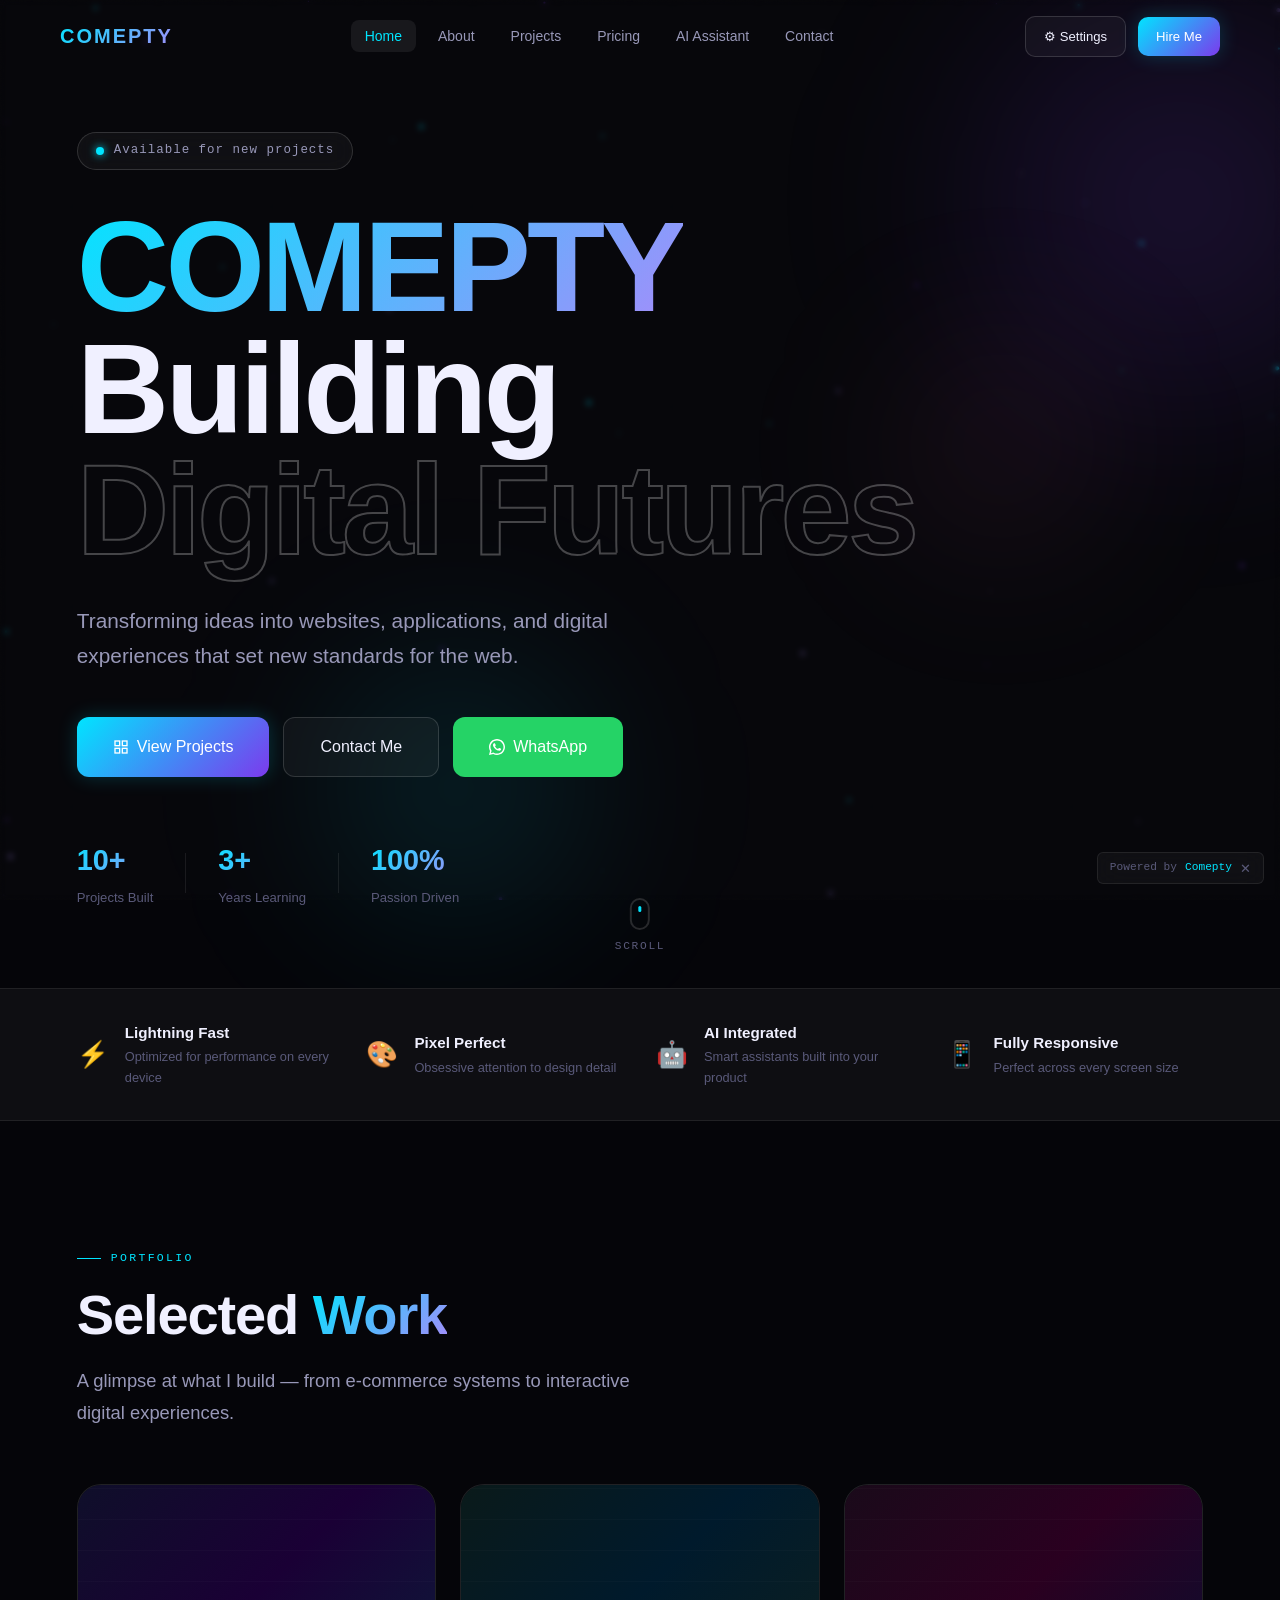
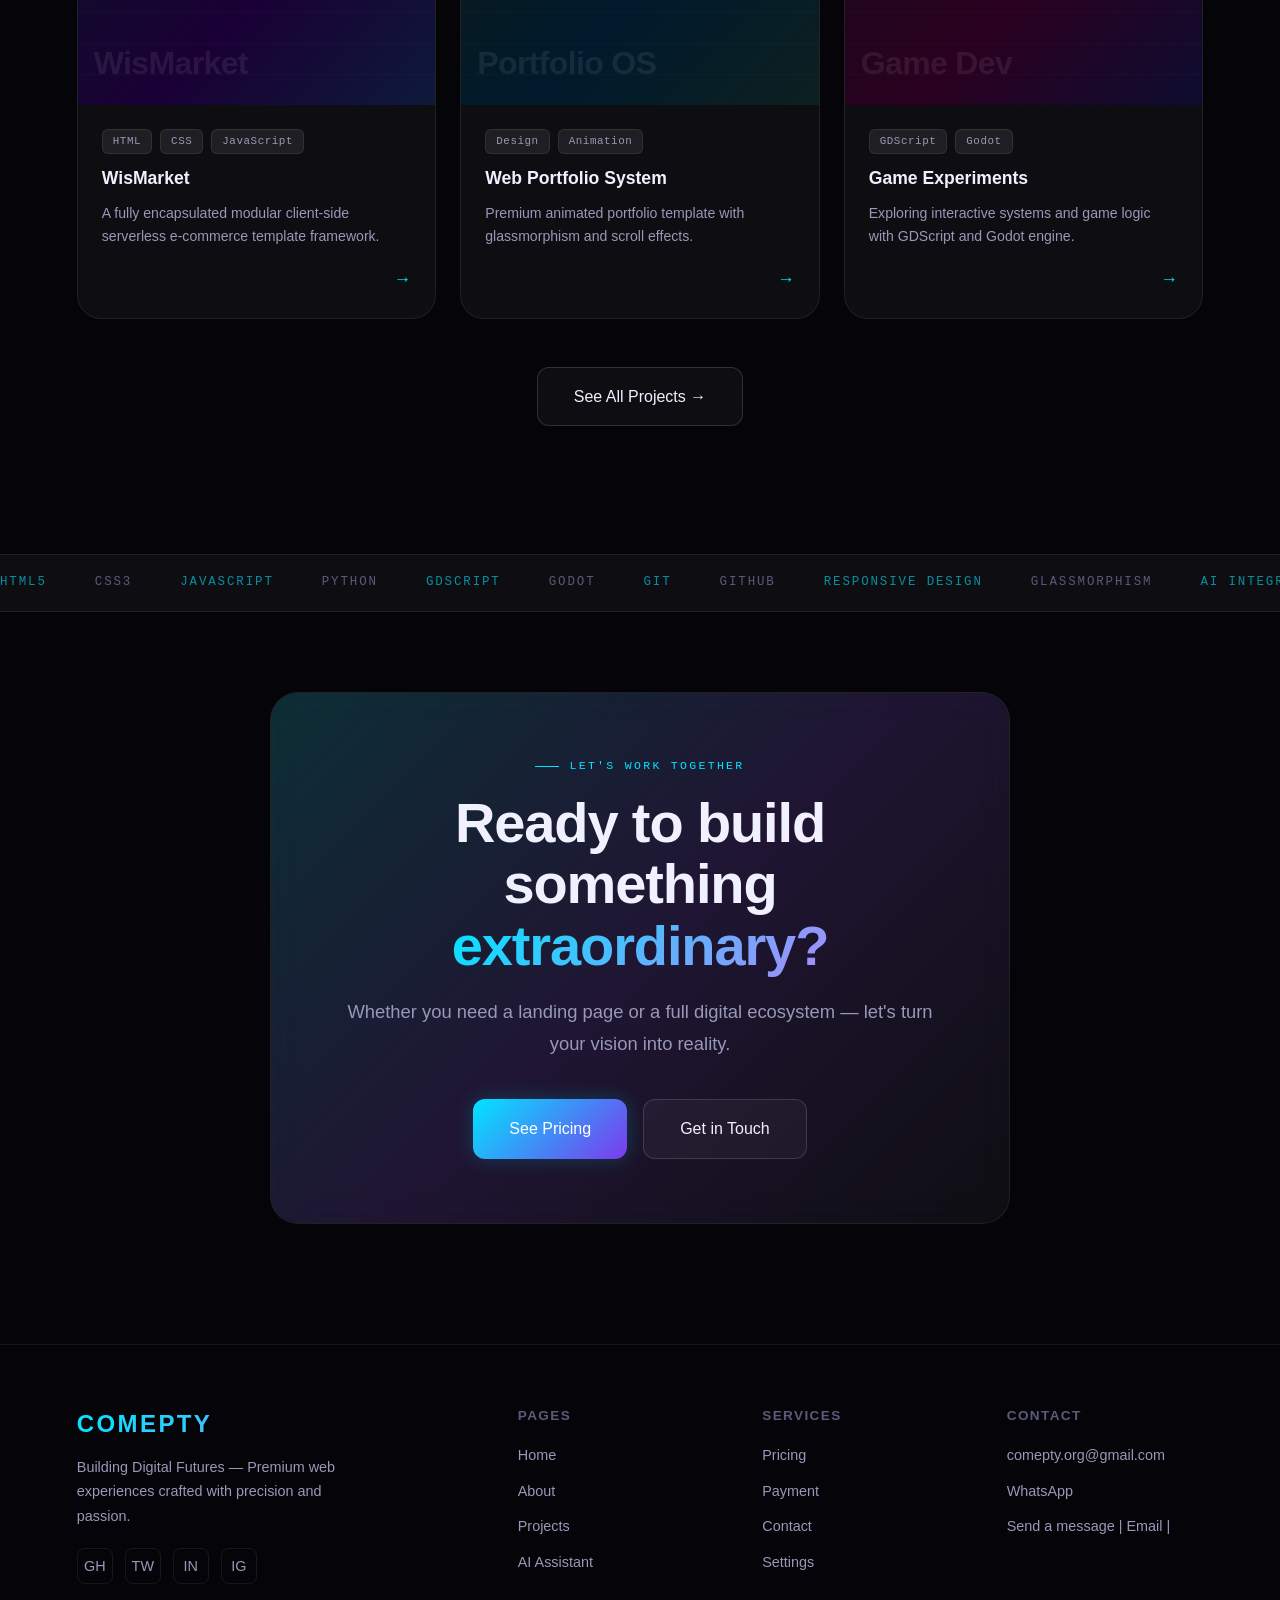
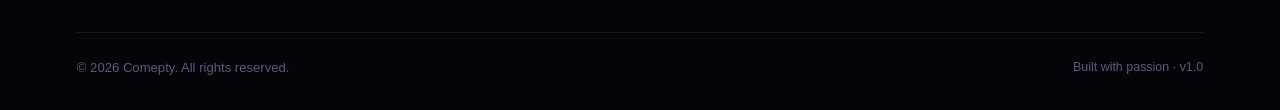
==== commit 411debbc: "Add files via upload" ====
--- a/index.html
+++ b/index.html
@@ -19,7 +19,7 @@
 <meta property="og:url" content="https://comepty-official.github.io/Comepty-Portfolio/" />
 <meta property="og:title" content="Comepty.org" />
 <meta property="og:description" content="Comepty is a youth-led digital agency that builds premium websites and apps, crafted by a 16-year-old developer with a passion for clean design and futuristic experiences." />
-<meta property="og:image" content="https://comepty-official.github.io/Comepty-Portfolio/assets/images/og-icon.png" />
+<meta property="og:image" content="https://comepty-official.github.io/Comepty-Portfolio/image/icon.png" />
 <meta property="og:image:width" content="1200" />
 <meta property="og:image:height" content="630" />
 <meta property="og:image:type" content="image/png" />
@@ -31,10 +31,34 @@
 <meta name="twitter:creator" content="@comepty" />
 <meta name="twitter:title" content="Comepty.org" />
 <meta name="twitter:description" content="Comepty is a youth-led digital agency that builds premium websites and apps, crafted by a 16-year-old developer with a passion for clean design and futuristic experiences." />
-<meta name="twitter:image" content="https://comepty-official.github.io/Comepty-Portfolio/assets/images/og-icon.png" />
+<meta name="twitter:image" content="https://comepty-official.github.io/Comepty-Portfolio/image/icon.png" />
+
+<!-- ── Telegram ── -->
+<meta property="og:image:alt" content="Comepty — Building Digital Futures" />
 
 <!-- ── LinkedIn ── -->
 <meta property="article:author" content="Comepty" />
+
+<!-- ── Pinterest ── -->
+<meta name="pinterest:title" content="Comepty.org" />
+<meta name="pinterest:description" content="Comepty is a youth-led digital agency that builds premium websites and apps, crafted by a 16-year-old developer with a passion for clean design and futuristic experiences." />
+<meta name="pinterest:image" content="https://comepty-official.github.io/Comepty-Portfolio/image/icon.png" />
+
+<!-- ── Slack ── -->
+<meta name="slack-app-id" content="comepty" />
+
+<!-- ── TikTok ── -->
+<meta name="tiktok:title" content="Comepty.org" />
+<meta name="tiktok:description" content="Comepty is a youth-led digital agency that builds premium websites and apps, crafted by a 16-year-old developer with a passion for clean design and futuristic experiences." />
+<meta name="tiktok:image" content="https://comepty-official.github.io/Comepty-Portfolio/image/icon.png" />
+
+<!-- ── Instagram (uses Open Graph automatically) ── -->
+<!-- Instagram reads og:title, og:description, og:image — already covered above -->
+
+<!-- ── Snapchat ── -->
+<meta name="snapchat:title" content="Comepty.org" />
+<meta name="snapchat:description" content="Comepty is a youth-led digital agency that builds premium websites and apps, crafted by a 16-year-old developer with a passion for clean design and futuristic experiences." />
+<meta name="snapchat:image" content="https://comepty-official.github.io/Comepty-Portfolio/image/icon.png" />
 
 
   
